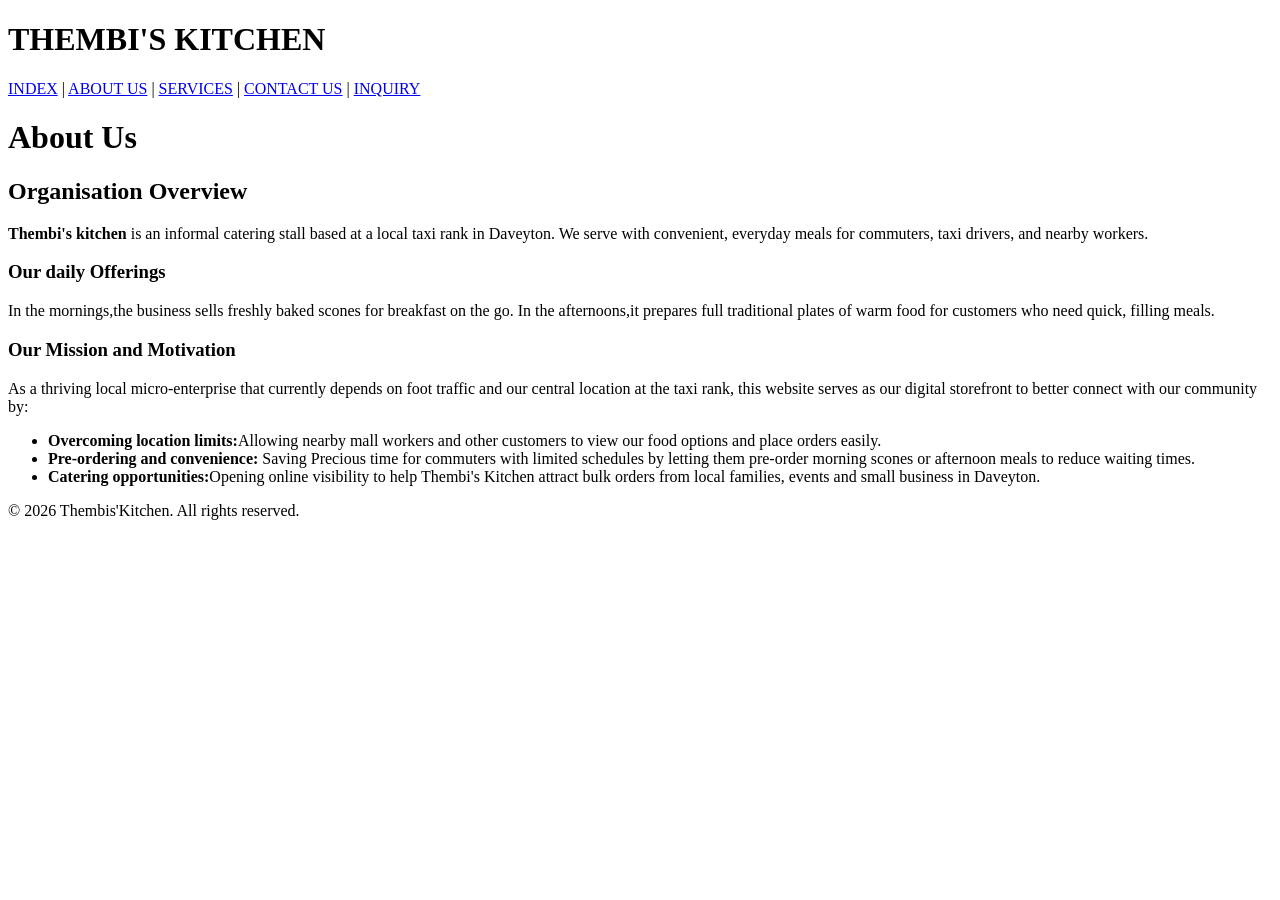
==== aboutUs.html @ 2a55b75d "initial commit" ====
<!DOCTYPE html>
<html lang="en">

<body>
<header>
	<h1> THEMBI'S KITCHEN</h1>
  <nav>
	<a href="index.html">INDEX</a> | 
            <a href="aboutUs.html">ABOUT US</a> | 
            <a href="services.html">SERVICES</a> | 
            <a href="contactUs.html">CONTACT US</a> | 
            <a href="inquiry.html">INQUIRY</a>
</nav>
</header>

<main>
	<h1> About Us</h1>
	<h2> Organisation Overview</h2>

	<div>
	<p><strong>Thembi's kitchen</strong> is an informal catering stall based at a local taxi rank in Daveyton. We serve with convenient, everyday meals 
					for commuters, taxi drivers, and nearby workers.</p>
	</div>

		<!-- Offerings section detailing service variation -->
	<div>
	<h3> Our daily Offerings</h3>
	<p> In the mornings,the business sells freshly baked scones for breakfast on the go. In the afternoons,it prepares full traditional plates of warm
	    food for customers who need quick, filling meals.</p>
	</div>

		<!-- Business purpose and vision section-->
	<div>
	<h3>Our Mission and Motivation</h3>
	<p>As a thriving local micro-enterprise that currently depends on foot traffic and our central location at the taxi rank, this website serves as our
	   digital storefront to better connect with our community by:</p>
		
		<!--List of key business motivations and goals-->

	<ul>
	<li><strong>Overcoming location limits:</strong>Allowing nearby mall workers and other customers to view our food options and place orders easily.</li>
	<li><strong>Pre-ordering and convenience:</strong> Saving Precious time for commuters with limited schedules by letting them pre-order morning scones or 		afternoon meals to reduce waiting times.</li>
	<li><strong>Catering opportunities:</strong>Opening online visibility to help Thembi's Kitchen attract bulk orders from local families, events and small  		   business in Daveyton.</li>
	</ul>
	</div>
	</main>


<!-- Structural site footer displaying copyright status and creation year -->


	<footer>
	<p>&copy; 2026 Thembis'Kitchen. All rights reserved.</p>
	</footer>

		
</body>
</html>
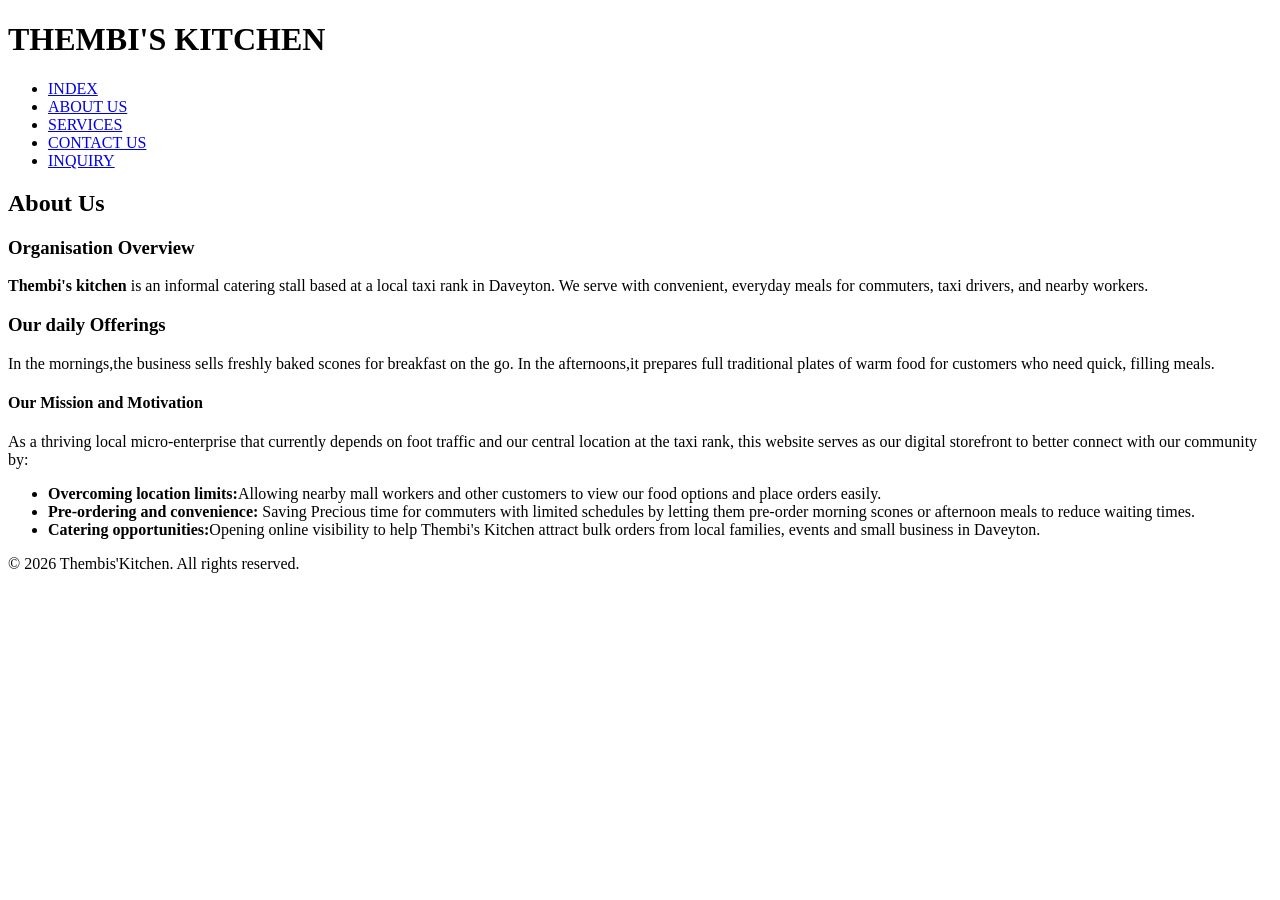
==== commit e82ca03d: "Add files via upload" ====
--- a/aboutUs.html
+++ b/aboutUs.html
@@ -1,58 +1,77 @@
-<!DOCTYPE html>
-<html lang="en">
-
-<body>
-<header>
-	<h1> THEMBI'S KITCHEN</h1>
-  <nav>
-	<a href="index.html">INDEX</a> | 
-            <a href="aboutUs.html">ABOUT US</a> | 
-            <a href="services.html">SERVICES</a> | 
-            <a href="contactUs.html">CONTACT US</a> | 
-            <a href="inquiry.html">INQUIRY</a>
-</nav>
-</header>
-
-<main>
-	<h1> About Us</h1>
-	<h2> Organisation Overview</h2>
-
-	<div>
-	<p><strong>Thembi's kitchen</strong> is an informal catering stall based at a local taxi rank in Daveyton. We serve with convenient, everyday meals 
-					for commuters, taxi drivers, and nearby workers.</p>
-	</div>
-
-		<!-- Offerings section detailing service variation -->
-	<div>
-	<h3> Our daily Offerings</h3>
-	<p> In the mornings,the business sells freshly baked scones for breakfast on the go. In the afternoons,it prepares full traditional plates of warm
-	    food for customers who need quick, filling meals.</p>
-	</div>
-
-		<!-- Business purpose and vision section-->
-	<div>
-	<h3>Our Mission and Motivation</h3>
-	<p>As a thriving local micro-enterprise that currently depends on foot traffic and our central location at the taxi rank, this website serves as our
-	   digital storefront to better connect with our community by:</p>
-		
-		<!--List of key business motivations and goals-->
-
-	<ul>
-	<li><strong>Overcoming location limits:</strong>Allowing nearby mall workers and other customers to view our food options and place orders easily.</li>
-	<li><strong>Pre-ordering and convenience:</strong> Saving Precious time for commuters with limited schedules by letting them pre-order morning scones or 		afternoon meals to reduce waiting times.</li>
-	<li><strong>Catering opportunities:</strong>Opening online visibility to help Thembi's Kitchen attract bulk orders from local families, events and small  		   business in Daveyton.</li>
-	</ul>
-	</div>
-	</main>
-
-
-<!-- Structural site footer displaying copyright status and creation year -->
-
-
-	<footer>
-	<p>&copy; 2026 Thembis'Kitchen. All rights reserved.</p>
-	</footer>
-
-		
-</body>
+<!DOCTYPE html>
+<html lang="en">
+<head>
+    <meta charset="UTF-8">
+    <meta name="viewport" content="width=device-width, initial-scale=1.0">
+    <title>THEMBI'S KITCHEN</title>
+    <!-- Section 2.1: Linking the external CSS Style Sheet -->
+    <link rel="stylesheet" href="css/style.css">
+</head>
+
+<body>
+	<!--Main header displaying the food stall name -->
+<header>
+	<div class="hearder-container">
+	<h1> THEMBI'S KITCHEN</h1>
+	<!-- Navigation bar separating different menu links with pipe dividers -->
+
+  <nav>
+		<ul>
+			<li><a href="index.html">INDEX</a></li>
+            <li><a href="aboutUs.html" class="active">ABOUT US</a></li> 
+            <li><a href="services.html">SERVICES</a></li> 
+            <li><a href="contactUs.html">CONTACT US</a></li>
+            <li><a href="inquiry.html">INQUIRY</a></li>
+		</ul>
+	</nav>
+	</div>
+</header>
+
+<main class="page-layout-grid info-page-padding">
+	<section class="about-main-content">
+	<h2> About Us</h2>
+	<article class="content-block">
+	<h3> Organisation Overview</h3>
+	
+	<p><strong>Thembi's kitchen</strong> is an informal catering stall based at a local taxi rank in Daveyton. We serve with convenient, everyday meals 
+					for commuters, taxi drivers, and nearby workers.</p>
+	</article>
+	  
+
+		<!-- Offerings section detailing service variation -->
+	<article class ="content-block">
+	<h3> Our daily Offerings</h3>
+	<p> In the mornings,the business sells freshly baked scones for breakfast on the go. In the afternoons,it prepares full traditional plates of warm
+	    food for customers who need quick, filling meals.</p>
+	</article>
+	</section>
+
+		<!-- Business purpose and vision section-->
+	<section class="about-sidebar">
+	<div class="side-barcard">
+	<h4>Our Mission and Motivation</h4>
+	<p>As a thriving local micro-enterprise that currently depends on foot traffic and our central location at the taxi rank, this website serves as our
+	   digital storefront to better connect with our community by:</p>
+		
+		<!--List of key business motivations and goals-->
+
+	<ul class ="bullet-list">
+	<li><strong>Overcoming location limits:</strong>Allowing nearby mall workers and other customers to view our food options and place orders easily.</li>
+	<li><strong>Pre-ordering and convenience:</strong> Saving Precious time for commuters with limited schedules by letting them pre-order morning scones or 		afternoon meals to reduce waiting times.</li>
+	<li><strong>Catering opportunities:</strong>Opening online visibility to help Thembi's Kitchen attract bulk orders from local families, events and small  		   business in Daveyton.</li>
+	</ul>
+	</div>
+	</section>
+	</main>
+
+
+<!-- Structural site footer displaying copyright status and creation year -->
+
+
+	<footer>
+	<p>&copy; 2026 Thembis'Kitchen. All rights reserved.</p>
+	</footer>
+
+		
+</body>
 </html>
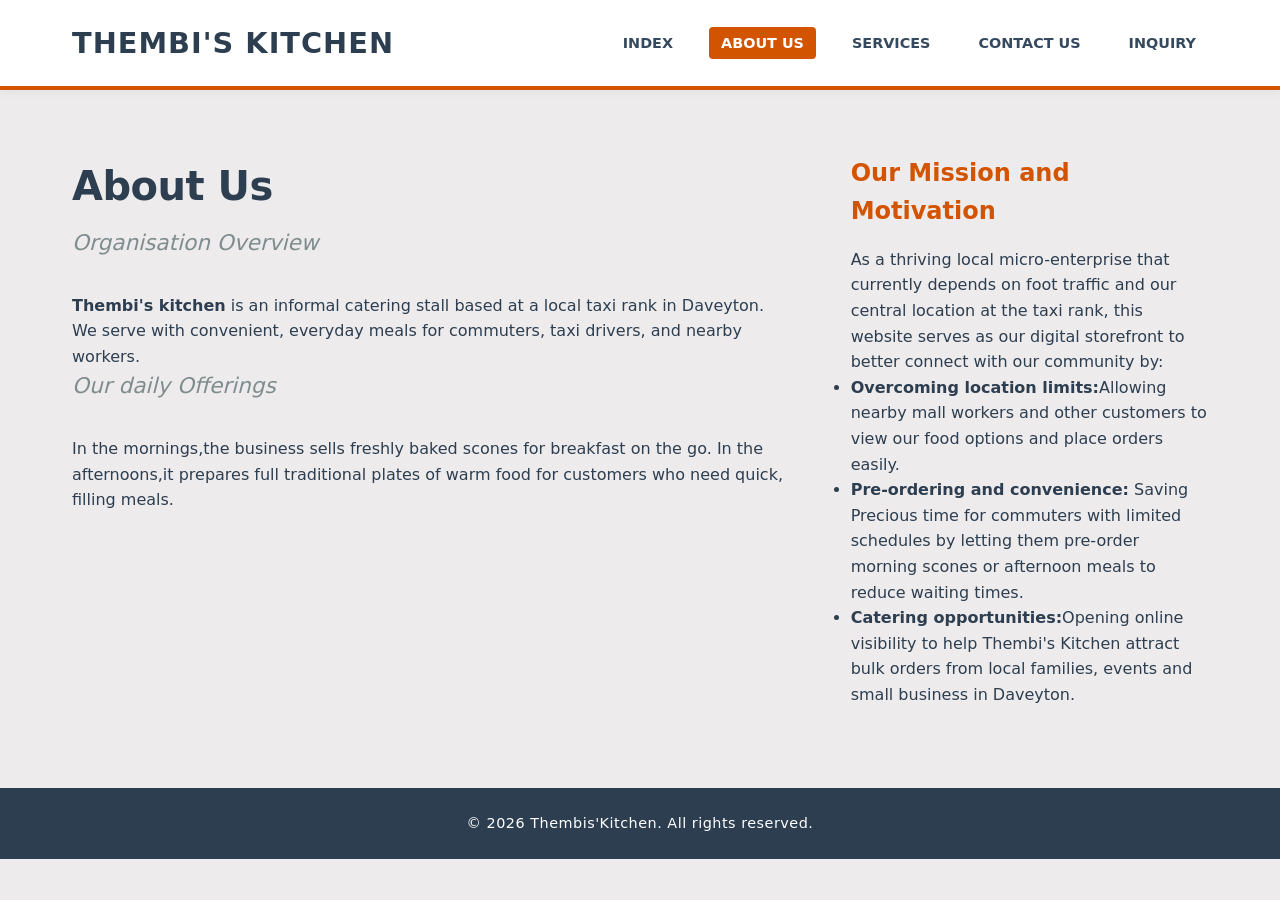
==== commit 20ecd130: ""fix layout header container class name typing bug"" ====
--- a/aboutUs.html
+++ b/aboutUs.html
@@ -11,7 +11,7 @@
 <body>
 	<!--Main header displaying the food stall name -->
 <header>
-	<div class="hearder-container">
+	<div class="header-container">
 	<h1> THEMBI'S KITCHEN</h1>
 	<!-- Navigation bar separating different menu links with pipe dividers -->
 
--- a/css/style.css
+++ b/css/style.css
@@ -0,0 +1,238 @@
+/* ==========================================================================
+   1. CSS RESET & INITIALIZATION (Requirement 2.2)
+   ========================================================================== */
+*, *::before, *::after {
+    box-sizing: border-box;
+    margin: 0;
+    padding: 0;
+}
+
+html, body {
+    height: 100%;
+    width: 100%;
+}
+
+img {
+    display: block;
+}
+
+/* ==========================================================================
+   2. TYPOGRAPHY SCALES & CASCADING PROPERTIES (Requirement 2.3)
+   ========================================================================== */
+body {
+    font-family: 'Segoe UI', system-ui, -apple-system, sans-serif;
+    font-size: 16px;
+    background-color: #eeebec; /* Light warm background theme color */
+    color: #2c3e50;            /* Primary dark neutral text color */
+    line-height: 1.6;          /* Explicit line height rule */
+}
+
+/* Proportional Heading Scales */
+h1 {
+    font-size: 1.8rem;
+    font-weight: 700;
+    letter-spacing: 1px;       /* Custom letter-spacing rule */
+}
+
+h2 {
+    font-size: 2.5rem;
+    font-weight: 800;
+    color: #2c3e50;
+    letter-spacing: -0.5px;
+    margin-bottom: 0.5rem;
+}
+
+h3 {
+    font-size: 1.35rem;
+    font-weight: 400;
+    color: #7f8c8d;
+    font-style: italic;
+    margin-bottom: 2rem;
+}
+
+h4 {
+    font-size: 1.5rem;
+    font-weight: 700;
+    color: #d35400; /* Warm culinary accent brand color */
+    margin-bottom: 1rem;
+}
+
+/* ==========================================================================
+   3. DESKTOP FLEXBOX & GRID ARCHITECTURE (Requirement 2.4)
+   ========================================================================== */
+
+/* Flexbox Header Container Layout */
+header {
+    background-color: #ffffff;
+    border-bottom: 4px solid #d35400; /* Visual layout element: Border accent */
+    box-shadow: 0 2px 10px rgba(0, 0, 0, 0.05); /* Visual layout element: Shadow box */
+}
+
+.header-container {
+    display: flex;                  /* Flexbox active display layout rule */
+    flex-direction: row;            /* Direction tracking alignment property */
+    justify-content: space-between; /* Space out title and links */
+    align-items: center;            /* Center alignment vertically */
+    max-width: 1200px;
+    margin: 0 auto;
+    padding: 1.25rem 2rem;
+}
+
+/* Flexbox Navigation Items */
+nav ul {
+    list-style: none;
+    display: flex;
+    gap: 1.5rem;
+}
+
+/* Interactive Link Element Pseudo-Classes (Requirement 2.5) */
+nav ul li a {
+    text-decoration: none;
+    color: #34495e;
+    font-weight: 600;
+    font-size: 0.9rem;
+    padding: 0.5rem 0.75rem;
+    border-radius: 4px;
+    transition: all 0.2s ease-in-out;
+}
+
+nav ul li a:hover {
+    color: #d35400;
+    background-color: #fdf2e9; /* Visual feedback color state switch on hover */
+}
+
+nav ul li a:focus {
+    outline: 2px dashed #d35400; /* Accessibility visual element on keyboard focus tab track */
+    outline-offset: 4px;
+}
+
+nav ul li a:active, nav ul li a.active {
+    color: #ffffff;
+    background-color: #d35400;  /* Active / Selected page visual feedback tracking element */
+}
+
+/* Main Display Layout Area Grid Mapping Assignment Constraints */
+.page-layout-grid {
+    display: grid;                  /* Active structural CSS Grid declaration */
+    max-width: 1200px;
+    margin: 4rem auto;
+    padding: 0 2rem;
+    grid-template-columns: 2fr 1fr; /* Defines 2 specific tracking spatial layouts columns */
+    grid-template-areas: "intro hours";
+    gap: 4rem;
+}
+
+.intro-content {
+    grid-area: intro;
+}
+
+.hours-content {
+    grid-area: hours;
+    background-color: #ffffff;
+    padding: 2rem;
+    border-radius: 8px;
+    border: 1px solid #eef2f3;
+    box-shadow: 0 4px 15px rgba(0, 0, 0, 0.02);
+    align-self: start;
+}
+
+/* Operating Hours Presentation Setup Elements */
+.hours-content ul {
+    list-style: none;
+}
+
+.hours-content ul li {
+    display: flex;
+    justify-content: space-between;
+    padding: 0.6rem 0;
+    border-bottom: 1px dashed #eef2f3;
+    font-size: 1.05rem;
+}
+
+.hours-content ul li span {
+    font-weight: 600;
+}
+
+.hours-content ul li .closed {
+    color: #e74c3c; /* Highlights closed days elegantly in soft primary red tint palette text */
+}
+
+/* Fluid Proportional Scaling Showcase Image Wrapper Layout Frame */
+.image-wrapper {
+    width: 100%;
+}
+
+.responsive-stall-img {
+    width: 100%;
+    max-width: 650px;
+    height: auto; /* Maintains clean proportional image aspect ratio constraints when sizing down */
+    border-radius: 8px;
+    box-shadow: 0 6px 20px rgba(0, 0, 0, 0.08);
+}
+
+/* Contrasting Structural Layout Footers */
+footer {
+    background-color: #2c3e50;
+    color: #ffffff;
+    text-align: center;
+    padding: 1.5rem;
+    margin-top: 5rem;
+    font-size: 0.9rem;
+    letter-spacing: 0.5px;
+}
+
+/* ==========================================================================
+   4. RESPONSIVE MEDIA BREAKPOINTS (Requirement Section 3.1 & 3.3)
+   ========================================================================== */
+
+/* Collapses layout properties seamlessly when window screen width passes under 768px */
+@media (max-width: 768px) {
+    .header-container {
+        flex-direction: column;
+        gap: 1.25rem;
+        text-align: center;
+    }
+
+    nav ul {
+        flex-wrap: wrap;
+        justify-content: center;
+        gap: 0.75rem;
+    }
+
+    /* Redefines grid map structure into a singular content vertical tracking column */
+    .page-layout-grid {
+        grid-template-columns: 1fr;
+        grid-template-areas: 
+            "intro"
+            "hours";
+        gap: 2.5rem;
+        margin: 2rem auto;
+    }
+
+    h2 {
+        font-size: 2rem;
+    }
+
+    h3 {
+        margin-bottom: 1.5rem;
+    }
+}
+
+/* ==========================================================================
+   10. CONTACT PAGE LAYOUT SPACING UTILITIES
+   ========================================================================== */
+.contact-info-list {
+    list-style: none;
+    margin-top: 1rem;
+}
+
+.contact-info-list li {
+    font-size: 1.15rem;
+    color: #2c3e50;
+    padding: 0.6rem 0;
+    border-bottom: 1px dashed #eef2f3;
+}
+
+.contact-info-list li:last-child {
+    border-bottom: none;
+}
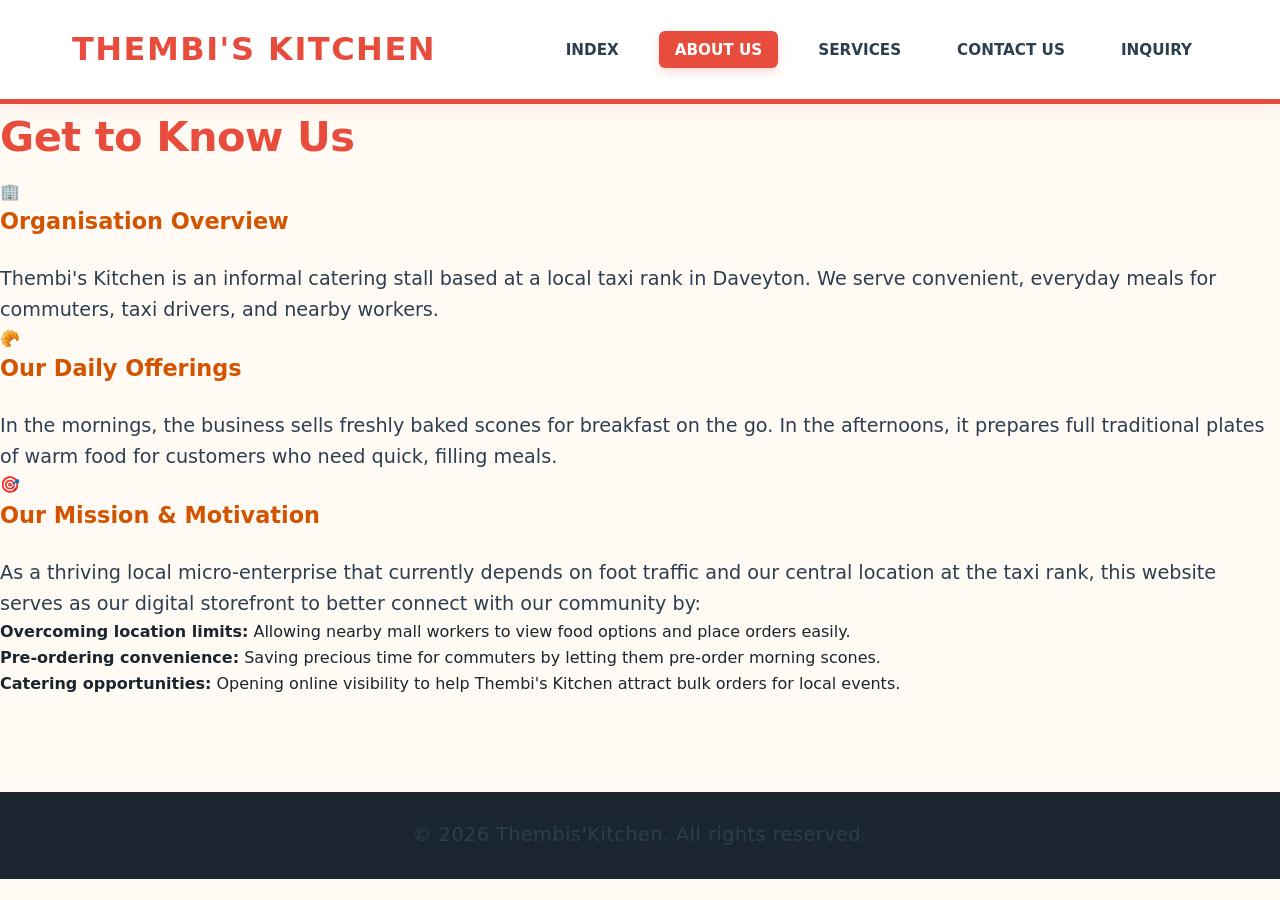
==== commit 10048573: "ammendmen of layout on the about page" ====
--- a/aboutUs.html
+++ b/aboutUs.html
@@ -27,43 +27,39 @@
 	</div>
 </header>
 
-<main class="page-layout-grid info-page-padding">
-	<section class="about-main-content">
-	<h2> About Us</h2>
-	<article class="content-block">
-	<h3> Organisation Overview</h3>
-	
-	<p><strong>Thembi's kitchen</strong> is an informal catering stall based at a local taxi rank in Daveyton. We serve with convenient, everyday meals 
-					for commuters, taxi drivers, and nearby workers.</p>
-	</article>
-	  
+<main class="about-cards-layout">
+        <h2 class="page-main-title">Get to Know Us</h2>
+        
+        <div class="about-grid-matrix">
+            
+            <!-- Modern Info Card 1 -->
+            <article class="modern-about-card">
+                <div class="card-icon-header">🏢</div>
+                <h3>Organisation Overview</h3>
+                <p>Thembi's Kitchen is an informal catering stall based at a local taxi rank in Daveyton. We serve convenient, everyday meals for commuters, taxi drivers, and nearby workers.</p>
+            </article>
 
-		<!-- Offerings section detailing service variation -->
-	<article class ="content-block">
-	<h3> Our daily Offerings</h3>
-	<p> In the mornings,the business sells freshly baked scones for breakfast on the go. In the afternoons,it prepares full traditional plates of warm
-	    food for customers who need quick, filling meals.</p>
-	</article>
-	</section>
+            <!-- Modern Info Card 2 -->
+            <article class="modern-about-card">
+                <div class="card-icon-header">🥐</div>
+                <h3>Our Daily Offerings</h3>
+                <p>In the mornings, the business sells freshly baked scones for breakfast on the go. In the afternoons, it prepares full traditional plates of warm food for customers who need quick, filling meals.</p>
+            </article>
 
-		<!-- Business purpose and vision section-->
-	<section class="about-sidebar">
-	<div class="side-barcard">
-	<h4>Our Mission and Motivation</h4>
-	<p>As a thriving local micro-enterprise that currently depends on foot traffic and our central location at the taxi rank, this website serves as our
-	   digital storefront to better connect with our community by:</p>
-		
-		<!--List of key business motivations and goals-->
+            <!-- Modern Info Card 3 -->
+            <article class="modern-about-card featured-mission-card">
+                <div class="card-icon-header">🎯</div>
+                <h3>Our Mission & Motivation</h3>
+                <p>As a thriving local micro-enterprise that currently depends on foot traffic and our central location at the taxi rank, this website serves as our digital storefront to better connect with our community by:</p>
+                <ul class="styled-bullet-row">
+                    <li><strong>Overcoming location limits:</strong> Allowing nearby mall workers to view food options and place orders easily.</li>
+                    <li><strong>Pre-ordering convenience:</strong> Saving precious time for commuters by letting them pre-order morning scones.</li>
+                    <li><strong>Catering opportunities:</strong> Opening online visibility to help Thembi's Kitchen attract bulk orders for local events.</li>
+                </ul>
+            </article>
 
-	<ul class ="bullet-list">
-	<li><strong>Overcoming location limits:</strong>Allowing nearby mall workers and other customers to view our food options and place orders easily.</li>
-	<li><strong>Pre-ordering and convenience:</strong> Saving Precious time for commuters with limited schedules by letting them pre-order morning scones or 		afternoon meals to reduce waiting times.</li>
-	<li><strong>Catering opportunities:</strong>Opening online visibility to help Thembi's Kitchen attract bulk orders from local families, events and small  		   business in Daveyton.</li>
-	</ul>
-	</div>
-	</section>
-	</main>
-
+        </div>
+    </main>
 
 <!-- Structural site footer displaying copyright status and creation year -->
 
--- a/css/style.css
+++ b/css/style.css
@@ -1,5 +1,5 @@
 /* ==========================================================================
-   1. CSS RESET & INITIALIZATION (Requirement 2.2)
+   1. CSS RESET & BROWSER RENDERING CONSISTENCY
    ========================================================================== */
 *, *::before, *::after {
     box-sizing: border-box;
@@ -14,178 +14,336 @@
 
 img {
     display: block;
-}
-
-/* ==========================================================================
-   2. TYPOGRAPHY SCALES & CASCADING PROPERTIES (Requirement 2.3)
+    max-width: 100%;
+}
+
+/* ==========================================================================
+   2. VIBRANT BRAND TYPOGRAPHY & ENERGETIC BACKGROUNDS
    ========================================================================== */
 body {
     font-family: 'Segoe UI', system-ui, -apple-system, sans-serif;
     font-size: 16px;
-    background-color: #eeebec; /* Light warm background theme color */
-    color: #2c3e50;            /* Primary dark neutral text color */
-    line-height: 1.6;          /* Explicit line height rule */
-}
-
-/* Proportional Heading Scales */
+    background-color: #fffaf4; /* Vibrant, warm cream-gold background tint */
+    color: #1a252f;            /* Sharp high-contrast dark text */
+    line-height: 1.6;          
+}
+
 h1 {
-    font-size: 1.8rem;
-    font-weight: 700;
-    letter-spacing: 1px;       /* Custom letter-spacing rule */
+    font-size: 2rem;
+    font-weight: 800;
+    letter-spacing: 1.5px;
+    color: #e74c3c;            /* Rich, vibrant culinary tomato red */
 }
 
 h2 {
-    font-size: 2.5rem;
-    font-weight: 800;
-    color: #2c3e50;
+    font-size: 2.6rem;
+    font-weight: 800;
+    color: #e74c3c;            /* Bold vibrant section titles */
     letter-spacing: -0.5px;
     margin-bottom: 0.5rem;
 }
 
 h3 {
-    font-size: 1.35rem;
-    font-weight: 400;
-    color: #7f8c8d;
-    font-style: italic;
-    margin-bottom: 2rem;
+    font-size: 1.4rem;
+    font-weight: 600;
+    color: #d35400;            /* Warm energetic orange subtitles */
+    margin-bottom: 1.5rem;
 }
 
 h4 {
-    font-size: 1.5rem;
-    font-weight: 700;
-    color: #d35400; /* Warm culinary accent brand color */
+    font-size: 1.6rem;
+    font-weight: 800;
+    color: #e74c3c; 
     margin-bottom: 1rem;
 }
 
-/* ==========================================================================
-   3. DESKTOP FLEXBOX & GRID ARCHITECTURE (Requirement 2.4)
-   ========================================================================== */
-
-/* Flexbox Header Container Layout */
+p {
+    font-size: 1.2rem;
+    color: #2c3e50;            /* Bright, highly legible content text */
+    font-weight: 500;
+}
+
+/* ==========================================================================
+   3. HIGH-VIBRANCY NAVIGATION HEADER (Flexbox Layout)
+   ========================================================================== */
 header {
     background-color: #ffffff;
-    border-bottom: 4px solid #d35400; /* Visual layout element: Border accent */
-    box-shadow: 0 2px 10px rgba(0, 0, 0, 0.05); /* Visual layout element: Shadow box */
+    border-bottom: 5px solid #e74c3c; /* Sharp red accent bar */
+    box-shadow: 0 4px 15px rgba(231, 76, 60, 0.08); /* Warm glowing shadow */
 }
 
 .header-container {
-    display: flex;                  /* Flexbox active display layout rule */
-    flex-direction: row;            /* Direction tracking alignment property */
-    justify-content: space-between; /* Space out title and links */
-    align-items: center;            /* Center alignment vertically */
+    display: flex;                  
+    flex-direction: row;            
+    justify-content: space-between; 
+    align-items: center;            
     max-width: 1200px;
     margin: 0 auto;
-    padding: 1.25rem 2rem;
-}
-
-/* Flexbox Navigation Items */
+    padding: 1.5rem 2rem;
+}
+
 nav ul {
     list-style: none;
     display: flex;
     gap: 1.5rem;
 }
 
-/* Interactive Link Element Pseudo-Classes (Requirement 2.5) */
 nav ul li a {
     text-decoration: none;
-    color: #34495e;
-    font-weight: 600;
-    font-size: 0.9rem;
-    padding: 0.5rem 0.75rem;
-    border-radius: 4px;
+    color: #2c3e50;
+    font-weight: 700;
+    font-size: 0.95rem;
+    padding: 0.6rem 1rem;
+    border-radius: 6px;
+    text-transform: uppercase;
     transition: all 0.2s ease-in-out;
 }
 
+/* Bright hover changes */
 nav ul li a:hover {
+    color: #e74c3c;
+    background-color: #ffeef0; 
+}
+
+nav ul li a:focus {
+    outline: 3px dashed #e74c3c; 
+    outline-offset: 4px;
+}
+
+/* Highly visible active selected button */
+nav ul li a.active {
+    color: #ffffff;
+    background-color: #e74c3c;  
+    box-shadow: 0 4px 10px rgba(231, 76, 60, 0.2);
+}
+
+/* ==========================================================================
+   4. TWO-COLUMN RESPONSIVE LAYOUT GRID (.menu-container)
+   ========================================================================== */
+.menu-title {
+    text-align: center;
+    font-size: 2.4rem;
+    color: #1a252f;
+    margin: 3.5rem auto 1rem auto;
+    font-weight: 900;
+}
+
+.menu-container {
+    display: grid;
+    grid-template-columns: 1fr 1fr; /* Splits screen cleanly into 2 columns */
+    gap: 3.5rem;                   
+    max-width: 1200px;
+    margin: 2rem auto 5rem auto;
+    padding: 0 2rem;
+    align-items: start;
+}
+
+/* Bright, clean column separation header tracks */
+.left-menu::before {
+    content: "🍳 Breakfast Menu";
+    display: block;
+    font-size: 1.6rem;
+    font-weight: 800;
     color: #d35400;
-    background-color: #fdf2e9; /* Visual feedback color state switch on hover */
-}
-
-nav ul li a:focus {
-    outline: 2px dashed #d35400; /* Accessibility visual element on keyboard focus tab track */
-    outline-offset: 4px;
-}
-
-nav ul li a:active, nav ul li a.active {
+    margin-bottom: 1.5rem;
+    border-bottom: 3px solid #ffeef0;
+    padding-bottom: 0.5rem;
+}
+
+.right-menu::before {
+    content: "🍲 Lunch Menu (From 11:00 AM)";
+    display: block;
+    font-size: 1.6rem;
+    font-weight: 800;
+    color: #e74c3c;
+    margin-bottom: 1.5rem;
+    border-bottom: 3px solid #ffeef0;
+    padding-bottom: 0.5rem;
+}
+
+/* ==========================================================================
+   5. CRISP PRESENTATION CARDS & HOVER EFFECTS
+   ========================================================================== */
+.menu-item, .sidebar-card {
+    display: flex;
+    gap: 1.5rem;
+    background-color: #ffffff;
+    padding: 1.75rem;
+    border-radius: 12px;
+    border: 2px solid #ffebd4;   /* Warm crisp layout border parameter */
+    box-shadow: 0 6px 18px rgba(211, 84, 0, 0.04);
+    margin-bottom: 1.75rem;
+    align-items: center;
+    transition: transform 0.25s cubic-bezier(0.175, 0.885, 0.32, 1.275), box-shadow 0.25s ease;
+}
+
+/* Fun popping lift effect for interaction feedback marks */
+.menu-item:hover {
+    transform: translateY(-4px); 
+    box-shadow: 0 12px 24px rgba(211, 84, 0, 0.09);
+    border-color: #e74c3c;
+}
+
+.lunch-card {
+    border-left: 6px solid #e74c3c; /* Striking tomato-red lunch marker */
+}
+
+.menu-item-img, .responsive-stall-img {
+    flex: 0 0 140px;
+    width: 140px;
+    height: 110px;
+    border-radius: 8px;
+    object-fit: cover;
+    box-shadow: 0 4px 10px rgba(0,0,0,0.05);
+}
+
+.responsive-stall-img {
+    max-width: 650px;
+    height: auto;
+}
+
+.item-details {
+    flex: 1;
+}
+
+.item-details h3 {
+    font-size: 1.4rem;
+    color: #1a252f;
+    margin-bottom: 0.35rem;
+    font-weight: 700;
+}
+
+.item-details p {
+    font-size: 1rem;
+    color: #5d6d7e;
+    margin-bottom: 0.5rem;
+}
+
+/* Bright, energetic badge layout for pricing markers */
+.menu-item-price {
+    display: inline-block;
+    font-size: 1.2rem;
+    font-weight: 800;
     color: #ffffff;
-    background-color: #d35400;  /* Active / Selected page visual feedback tracking element */
-}
-
-/* Main Display Layout Area Grid Mapping Assignment Constraints */
-.page-layout-grid {
-    display: grid;                  /* Active structural CSS Grid declaration */
-    max-width: 1200px;
-    margin: 4rem auto;
-    padding: 0 2rem;
-    grid-template-columns: 2fr 1fr; /* Defines 2 specific tracking spatial layouts columns */
-    grid-template-areas: "intro hours";
-    gap: 4rem;
-}
-
-.intro-content {
-    grid-area: intro;
-}
-
-.hours-content {
-    grid-area: hours;
+    background-color: #e74c3c; /* Vibrant solid price tag text block */
+    padding: 0.3rem 0.8rem;
+    border-radius: 6px;
+    box-shadow: 0 3px 8px rgba(231, 76, 60, 0.2);
+}
+
+/* ==========================================================================
+   6. CONTACT & UTILITY SPECIFIC PRESENTATIONS
+   ========================================================================== */
+.contact-subtitle {
+    font-size: 1.6rem;
+    font-weight: 800;
+    color: #d35400;
+    margin-top: -0.5rem;
+    margin-bottom: 2rem;
+    letter-spacing: 1px;
+}
+
+.contact-info-list {
+    list-style: none;
+    margin-top: 1.25rem;
+}
+
+.contact-info-list li {
+    font-size: 1.2rem;
+    color: #1a252f;
+    padding: 0.85rem 0;
+    border-bottom: 2px dashed #ffebd4;
+}
+
+.contact-info-list li:last-child {
+    border-bottom: none;
+}
+
+/* ==========================================================================
+   7. INQUIRY FORM DESIGN & DYNAMIC FOCUS GLOWS (Requirement 2.4 / 2.5)
+   ========================================================================== */
+.styled-form-container {
     background-color: #ffffff;
-    padding: 2rem;
-    border-radius: 8px;
-    border: 1px solid #eef2f3;
-    box-shadow: 0 4px 15px rgba(0, 0, 0, 0.02);
-    align-self: start;
-}
-
-/* Operating Hours Presentation Setup Elements */
-.hours-content ul {
-    list-style: none;
-}
-
-.hours-content ul li {
+    padding: 2.5rem;
+    border-radius: 12px;
+    border: 2px solid #ffebd4;
+    box-shadow: 0 6px 18px rgba(0,0,0,0.02);
+}
+
+.form-group {
+    margin-bottom: 1.5rem;
     display: flex;
-    justify-content: space-between;
-    padding: 0.6rem 0;
-    border-bottom: 1px dashed #eef2f3;
+    flex-direction: column;
+    gap: 0.5rem;
+}
+
+.form-group label {
+    font-weight: 700;
+    color: #1a252f;
+    font-size: 1rem;
+}
+
+.form-group input, .form-group textarea {
+    width: 100%;
+    padding: 0.85rem 1.15rem;
+    font-family: inherit;
     font-size: 1.05rem;
-}
-
-.hours-content ul li span {
-    font-weight: 600;
-}
-
-.hours-content ul li .closed {
-    color: #e74c3c; /* Highlights closed days elegantly in soft primary red tint palette text */
-}
-
-/* Fluid Proportional Scaling Showcase Image Wrapper Layout Frame */
-.image-wrapper {
-    width: 100%;
-}
-
-.responsive-stall-img {
-    width: 100%;
-    max-width: 650px;
-    height: auto; /* Maintains clean proportional image aspect ratio constraints when sizing down */
-    border-radius: 8px;
-    box-shadow: 0 6px 20px rgba(0, 0, 0, 0.08);
-}
-
-/* Contrasting Structural Layout Footers */
+    border: 2px solid #dcdde1;
+    border-radius: 6px;
+    background-color: #fffcf9;
+    transition: all 0.25s ease-in-out;
+}
+
+/* Bright interactive active focus state */
+.form-group input:focus, .form-group textarea:focus {
+    outline: none;
+    border-color: #e74c3c; 
+    background-color: #ffffff;
+    box-shadow: 0 0 0 4px rgba(231, 76, 60, 0.15);
+}
+
+.form-submit-btn {
+    background-color: #e74c3c;
+    color: #ffffff;
+    border: none;
+    padding: 1rem 2.5rem;
+    font-size: 1.1rem;
+    font-weight: 800;
+    border-radius: 6px;
+    cursor: pointer;
+    text-transform: uppercase;
+    letter-spacing: 0.75px;
+    box-shadow: 0 4px 12px rgba(231, 76, 60, 0.2);
+    transition: all 0.2s ease;
+}
+
+.form-submit-btn:hover {
+    background-color: #c0392b;
+    transform: translateY(-1px);
+    box-shadow: 0 6px 15px rgba(231, 76, 60, 0.3);
+}
+
+.form-submit-btn:active {
+    transform: scale(0.97);
+}
+
+/* ==========================================================================
+   8. CLEAN STRUCTURAL DEEPLY CONTRASTED FOOTER
+   ========================================================================== */
 footer {
-    background-color: #2c3e50;
+    background-color: #1a252f; /* Deep structural solid footer block tracking */
     color: #ffffff;
     text-align: center;
-    padding: 1.5rem;
-    margin-top: 5rem;
-    font-size: 0.9rem;
+    padding: 1.75rem;
+    margin-top: 6rem;
+    font-size: 1rem;
+    font-weight: 600;
     letter-spacing: 0.5px;
 }
 
 /* ==========================================================================
-   4. RESPONSIVE MEDIA BREAKPOINTS (Requirement Section 3.1 & 3.3)
-   ========================================================================== */
-
-/* Collapses layout properties seamlessly when window screen width passes under 768px */
+   9. MOBILE RESPONSIVE MEDIA VIEWPORTS (Requirement Section 3.1)
+   ========================================================================== */
 @media (max-width: 768px) {
     .header-container {
         flex-direction: column;
@@ -199,40 +357,21 @@
         gap: 0.75rem;
     }
 
-    /* Redefines grid map structure into a singular content vertical tracking column */
-    .page-layout-grid {
+    .menu-container {
         grid-template-columns: 1fr;
-        grid-template-areas: 
-            "intro"
-            "hours";
         gap: 2.5rem;
-        margin: 2rem auto;
-    }
-
-    h2 {
-        font-size: 2rem;
-    }
-
-    h3 {
-        margin-bottom: 1.5rem;
-    }
-}
-
-/* ==========================================================================
-   10. CONTACT PAGE LAYOUT SPACING UTILITIES
-   ========================================================================== */
-.contact-info-list {
-    list-style: none;
-    margin-top: 1rem;
-}
-
-.contact-info-list li {
-    font-size: 1.15rem;
-    color: #2c3e50;
-    padding: 0.6rem 0;
-    border-bottom: 1px dashed #eef2f3;
-}
-
-.contact-info-list li:last-child {
-    border-bottom: none;
+        padding: 0 1rem;
+    }
+
+    .menu-item {
+        flex-direction: column;
+        text-align: center;
+        padding: 1.5rem;
+    }
+
+    .menu-item-img {
+        flex: 1;
+        width: 100%;
+        height: 160px;
+    }
 }
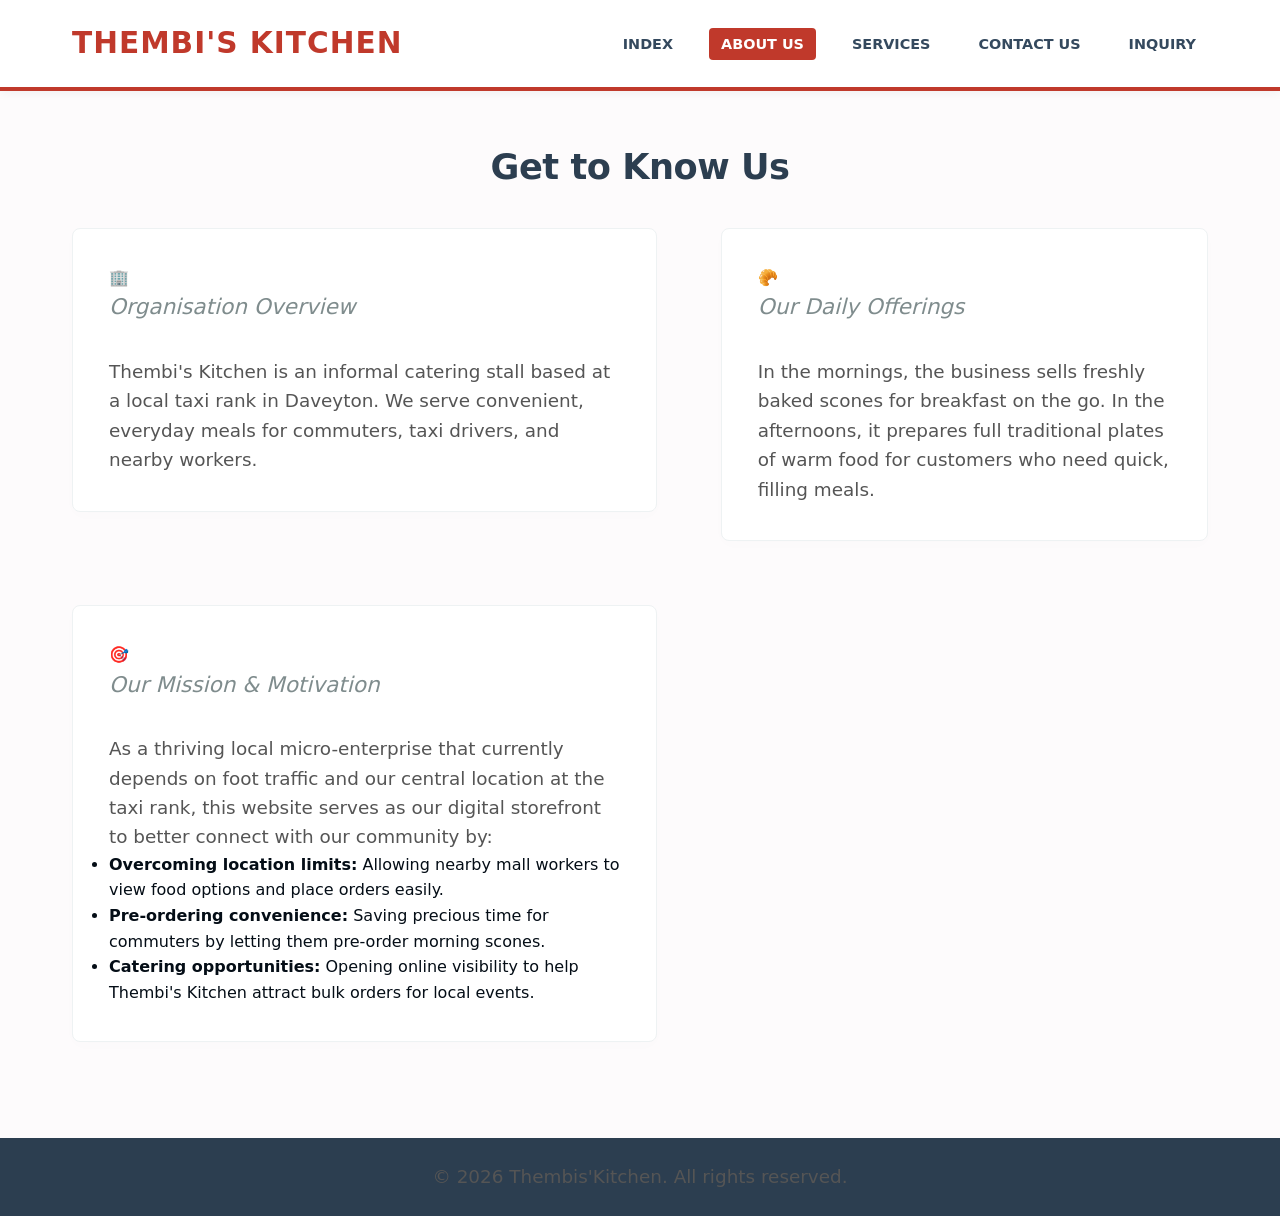
==== commit 7aac620d: "javascript file created and linked to the html pges" ====
--- a/aboutUs.html
+++ b/aboutUs.html
@@ -67,6 +67,7 @@
 	<footer>
 	<p>&copy; 2026 Thembis'Kitchen. All rights reserved.</p>
 	</footer>
+    <script src="script.js"></script>
 
 		
 </body>
--- a/css/style.css
+++ b/css/style.css
@@ -14,62 +14,64 @@
 
 img {
     display: block;
-    max-width: 100%;
-}
-
-/* ==========================================================================
-   2. VIBRANT BRAND TYPOGRAPHY & ENERGETIC BACKGROUNDS
+    max-width: 50%;
+}
+
+/* ==========================================================================
+   2. REFINED DESIGN SCALES & CONTRAST
    ========================================================================== */
 body {
     font-family: 'Segoe UI', system-ui, -apple-system, sans-serif;
     font-size: 16px;
-    background-color: #fffaf4; /* Vibrant, warm cream-gold background tint */
-    color: #1a252f;            /* Sharp high-contrast dark text */
+    background-color: #fdfbfc; /* Clean premium off-white canvas backdrop */
+    color: #040d16;            /* Professional deep charcoal gray text */
     line-height: 1.6;          
 }
 
 h1 {
-    font-size: 2rem;
+    font-size: 1.85rem;
+    font-weight: 700;
+    letter-spacing: 1px;       
+    color: #c0392b;            /* Classic deep crimson tone */
+}
+
+h2 {
+    font-size: 2.5rem;
     font-weight: 800;
-    letter-spacing: 1.5px;
-    color: #e74c3c;            /* Rich, vibrant culinary tomato red */
-}
-
-h2 {
-    font-size: 2.6rem;
-    font-weight: 800;
-    color: #e74c3c;            /* Bold vibrant section titles */
+    color: #2c3e50;            
     letter-spacing: -0.5px;
     margin-bottom: 0.5rem;
 }
 
 h3 {
-    font-size: 1.4rem;
-    font-weight: 600;
-    color: #d35400;            /* Warm energetic orange subtitles */
-    margin-bottom: 1.5rem;
+    font-size: 1.35rem;
+    font-weight: 400;
+    color: #7f8c8d;
+    font-style: italic;
+    margin-bottom: 2rem;
 }
 
 h4 {
-    font-size: 1.6rem;
-    font-weight: 800;
-    color: #e74c3c; 
-    margin-bottom: 1rem;
+    font-size: 1.5rem;
+    font-weight: 700;
+    color: #c0392b; 
+    margin-bottom: 1.25rem;
+    border-bottom: 2px solid #eef2f3;
+    padding-bottom: 0.5rem;
 }
 
 p {
-    font-size: 1.2rem;
-    color: #2c3e50;            /* Bright, highly legible content text */
-    font-weight: 500;
-}
-
-/* ==========================================================================
-   3. HIGH-VIBRANCY NAVIGATION HEADER (Flexbox Layout)
+    font-size: 1.15rem;
+    color: #555555;
+}
+
+/* ==========================================================================
+   3. UNIFIED NAVIGATION BAR BAR (Flexbox Model Layout)
    ========================================================================== */
 header {
     background-color: #ffffff;
-    border-bottom: 5px solid #e74c3c; /* Sharp red accent bar */
-    box-shadow: 0 4px 15px rgba(231, 76, 60, 0.08); /* Warm glowing shadow */
+    border-bottom: 4px solid #c0392b; 
+    box-shadow: 0 2px 10px rgba(0, 0, 0, 0.05); 
 }
 
 .header-container {
@@ -79,7 +81,7 @@
     align-items: center;            
     max-width: 1200px;
     margin: 0 auto;
-    padding: 1.5rem 2rem;
+    padding: 1.25rem 2rem;
 }
 
 nav ul {
@@ -90,259 +92,203 @@
 
 nav ul li a {
     text-decoration: none;
-    color: #2c3e50;
-    font-weight: 700;
-    font-size: 0.95rem;
-    padding: 0.6rem 1rem;
-    border-radius: 6px;
+    color: #34495e;
+    font-weight: 600;
+    font-size: 0.9rem;
+    padding: 0.5rem 0.75rem;
+    border-radius: 4px;
     text-transform: uppercase;
     transition: all 0.2s ease-in-out;
 }
 
-/* Bright hover changes */
 nav ul li a:hover {
-    color: #e74c3c;
-    background-color: #ffeef0; 
-}
-
-nav ul li a:focus {
-    outline: 3px dashed #e74c3c; 
-    outline-offset: 4px;
-}
-
-/* Highly visible active selected button */
+    color: #c0392b;
+    background-color: #fff0f1; 
+}
+
 nav ul li a.active {
     color: #ffffff;
-    background-color: #e74c3c;  
-    box-shadow: 0 4px 10px rgba(231, 76, 60, 0.2);
-}
-
-/* ==========================================================================
-   4. TWO-COLUMN RESPONSIVE LAYOUT GRID (.menu-container)
-   ========================================================================== */
-.menu-title {
+    background-color: #c0392b;  
+}
+
+/* ==========================================================================
+   4. CENTRAL RESPONSIVE GRID LAYOUT ARCHITECTURE (.page-layout-grid)
+   ========================================================================== */
+.menu-title, .page-main-title {
     text-align: center;
-    font-size: 2.4rem;
-    color: #1a252f;
-    margin: 3.5rem auto 1rem auto;
-    font-weight: 900;
-}
-
-.menu-container {
+    font-size: 2.2rem;
+    color: #2c3e50;
+    margin: 3rem auto 1rem auto;
+    font-weight: 800;
+}
+
+/* Forces index, contact, and about pages into a neat dual column layout */
+.page-layout-grid, .menu-container, .about-grid-matrix {
     display: grid;
-    grid-template-columns: 1fr 1fr; /* Splits screen cleanly into 2 columns */
-    gap: 3.5rem;                   
+    grid-template-columns: 1.2fr 1fr; /* Placed side-by-side cleanly */
+    gap: 4rem;                   
     max-width: 1200px;
     margin: 2rem auto 5rem auto;
     padding: 0 2rem;
     align-items: start;
 }
 
-/* Bright, clean column separation header tracks */
-.left-menu::before {
-    content: "🍳 Breakfast Menu";
-    display: block;
-    font-size: 1.6rem;
-    font-weight: 800;
-    color: #d35400;
-    margin-bottom: 1.5rem;
-    border-bottom: 3px solid #ffeef0;
-    padding-bottom: 0.5rem;
-}
-
-.right-menu::before {
-    content: "🍲 Lunch Menu (From 11:00 AM)";
-    display: block;
-    font-size: 1.6rem;
-    font-weight: 800;
-    color: #e74c3c;
-    margin-bottom: 1.5rem;
-    border-bottom: 3px solid #ffeef0;
-    padding-bottom: 0.5rem;
-}
-
-/* ==========================================================================
-   5. CRISP PRESENTATION CARDS & HOVER EFFECTS
-   ========================================================================== */
-.menu-item, .sidebar-card {
+/* ==========================================================================
+   5. HOUSING PANEL CARDS & PRESENTATION LAYOUT FRAMES
+   ========================================================================== */
+.menu-item, .sidebar-card, .hours-content, .modern-about-card, .intro-content {
+    background-color: #ffffff;
+    padding: 2.25rem;
+    border-radius: 8px;
+    border: 1px solid #eef2f3;
+    box-shadow: 0 4px 15px rgba(0, 0, 0, 0.01);
+}
+
+.lunch-card {
+    border-left: 4px solid #c0392b; 
+}
+
+/* Fluid Proportional Showcase Media Image Wrappers */
+.hero-image-giant-frame, .menu-image-frame, .image-wrapper {
+    width: 100%;
+    overflow: hidden;
+    border-radius: 8px;
+}
+
+.giant-hero-img, .menu-item-img, .responsive-stall-img {
+    width: 100%;
+    height: auto;
+    object-fit: cover;
+    border-radius: 6px;
+}
+
+/* ==========================================================================
+   6. HOURLY TIMETABLE UTILITY & TEXT LABELS (Index & Contact Lists)
+   ========================================================================== */
+.hours-content ul, .contact-info-list, .bullet-list {
+    list-style: none;
+}
+
+.hours-content ul li, .contact-info-list li {
     display: flex;
-    gap: 1.5rem;
-    background-color: #ffffff;
-    padding: 1.75rem;
-    border-radius: 12px;
-    border: 2px solid #ffebd4;   /* Warm crisp layout border parameter */
-    box-shadow: 0 6px 18px rgba(211, 84, 0, 0.04);
-    margin-bottom: 1.75rem;
-    align-items: center;
-    transition: transform 0.25s cubic-bezier(0.175, 0.885, 0.32, 1.275), box-shadow 0.25s ease;
-}
-
-/* Fun popping lift effect for interaction feedback marks */
-.menu-item:hover {
-    transform: translateY(-4px); 
-    box-shadow: 0 12px 24px rgba(211, 84, 0, 0.09);
-    border-color: #e74c3c;
-}
-
-.lunch-card {
-    border-left: 6px solid #e74c3c; /* Striking tomato-red lunch marker */
-}
-
-.menu-item-img, .responsive-stall-img {
-    flex: 0 0 140px;
-    width: 140px;
-    height: 110px;
-    border-radius: 8px;
-    object-fit: cover;
-    box-shadow: 0 4px 10px rgba(0,0,0,0.05);
-}
-
-.responsive-stall-img {
-    max-width: 650px;
-    height: auto;
-}
-
-.item-details {
-    flex: 1;
-}
-
-.item-details h3 {
+    justify-content: space-between;
+    padding: 0.75rem 0;
+    border-bottom: 1px dashed #eef2f3;
+    font-size: 1.1rem;
+    color: #2c3e50; /* Unified professional gray colors (Green Removed completely) */
+}
+
+.hours-content ul li:last-child, .contact-info-list li:last-child {
+    border-bottom: none;
+}
+
+.hours-content ul li strong, .contact-info-list li strong {
+    font-weight: 600;
+}
+
+/* Untouched About Us specific bullet indicators */
+.bullet-list li {
+    position: relative;
+    padding-left: 1.5rem;
+    margin-bottom: 1rem;
+    font-size: 1.05rem;
+}
+
+.bullet-list li::before {
+    content: "•";
+    position: absolute;
+    left: 0;
+    top: 0;
+    color: #c0392b;
     font-size: 1.4rem;
-    color: #1a252f;
-    margin-bottom: 0.35rem;
-    font-weight: 700;
-}
-
-.item-details p {
-    font-size: 1rem;
-    color: #5d6d7e;
-    margin-bottom: 0.5rem;
-}
-
-/* Bright, energetic badge layout for pricing markers */
+}
+
 .menu-item-price {
     display: inline-block;
-    font-size: 1.2rem;
-    font-weight: 800;
-    color: #ffffff;
-    background-color: #e74c3c; /* Vibrant solid price tag text block */
-    padding: 0.3rem 0.8rem;
-    border-radius: 6px;
-    box-shadow: 0 3px 8px rgba(231, 76, 60, 0.2);
-}
-
-/* ==========================================================================
-   6. CONTACT & UTILITY SPECIFIC PRESENTATIONS
-   ========================================================================== */
-.contact-subtitle {
-    font-size: 1.6rem;
-    font-weight: 800;
-    color: #d35400;
-    margin-top: -0.5rem;
-    margin-bottom: 2rem;
-    letter-spacing: 1px;
-}
-
-.contact-info-list {
-    list-style: none;
-    margin-top: 1.25rem;
-}
-
-.contact-info-list li {
-    font-size: 1.2rem;
-    color: #1a252f;
-    padding: 0.85rem 0;
-    border-bottom: 2px dashed #ffebd4;
-}
-
-.contact-info-list li:last-child {
-    border-bottom: none;
-}
-
-/* ==========================================================================
-   7. INQUIRY FORM DESIGN & DYNAMIC FOCUS GLOWS (Requirement 2.4 / 2.5)
+    font-size: 1.15rem;
+    font-weight: 700;
+    color: #c0392b;
+    background-color: #fff0f1;
+    padding: 0.25rem 0.65rem;
+    border-radius: 4px;
+    margin-top: 0.5rem;
+}
+
+/* ==========================================================================
+   7. INQUIRY PAGE ROBUST CARD & BOLD INPUT BORDERS (Requirement 2.5)
    ========================================================================== */
 .styled-form-container {
     background-color: #ffffff;
     padding: 2.5rem;
-    border-radius: 12px;
-    border: 2px solid #ffebd4;
-    box-shadow: 0 6px 18px rgba(0,0,0,0.02);
+    border-radius: 8px;
+    border: 3px solid #2c3e50; /* Nice big bold border casing frame */
+    box-shadow: 0 6px 20px rgba(0, 0, 0, 0.03);
 }
 
 .form-group {
     margin-bottom: 1.5rem;
     display: flex;
     flex-direction: column;
-    gap: 0.5rem;
+    gap: 0.6rem;
 }
 
 .form-group label {
     font-weight: 700;
-    color: #1a252f;
+    color: #2c3e50;
     font-size: 1rem;
 }
 
 .form-group input, .form-group textarea {
     width: 100%;
-    padding: 0.85rem 1.15rem;
+    padding: 0.85rem 1rem;
     font-family: inherit;
     font-size: 1.05rem;
-    border: 2px solid #dcdde1;
-    border-radius: 6px;
-    background-color: #fffcf9;
+    border: 2px solid #dcdde1; /* High contrast visible field line borders */
+    border-radius: 4px;
+    background-color: #fcfbfa;
     transition: all 0.25s ease-in-out;
 }
 
-/* Bright interactive active focus state */
+/* Interactive Input Focus highlight parameter tracker */
 .form-group input:focus, .form-group textarea:focus {
     outline: none;
-    border-color: #e74c3c; 
+    border-color: #c0392b; /* Highlights in deep crimson border on active focus track */
     background-color: #ffffff;
-    box-shadow: 0 0 0 4px rgba(231, 76, 60, 0.15);
+    box-shadow: 0 0 0 4px rgba(192, 57, 43, 0.1);
 }
 
 .form-submit-btn {
-    background-color: #e74c3c;
+    background-color: #c0392b;
     color: #ffffff;
     border: none;
-    padding: 1rem 2.5rem;
-    font-size: 1.1rem;
-    font-weight: 800;
-    border-radius: 6px;
+    padding: 0.95rem 2.5rem;
+    font-size: 1.05rem;
+    font-weight: 700;
+    border-radius: 4px;
     cursor: pointer;
     text-transform: uppercase;
-    letter-spacing: 0.75px;
-    box-shadow: 0 4px 12px rgba(231, 76, 60, 0.2);
-    transition: all 0.2s ease;
+    letter-spacing: 0.5px;
+    transition: background-color 0.2s ease;
 }
 
 .form-submit-btn:hover {
-    background-color: #c0392b;
-    transform: translateY(-1px);
-    box-shadow: 0 6px 15px rgba(231, 76, 60, 0.3);
-}
-
-.form-submit-btn:active {
-    transform: scale(0.97);
-}
-
-/* ==========================================================================
-   8. CLEAN STRUCTURAL DEEPLY CONTRASTED FOOTER
+    background-color: #962d22;
+}
+
+/* ==========================================================================
+   8. STRUCTURAL SITE FOOTER
    ========================================================================== */
 footer {
-    background-color: #1a252f; /* Deep structural solid footer block tracking */
+    background-color: #2c3e50;
     color: #ffffff;
     text-align: center;
-    padding: 1.75rem;
+    padding: 1.5rem;
     margin-top: 6rem;
-    font-size: 1rem;
-    font-weight: 600;
-    letter-spacing: 0.5px;
-}
-
-/* ==========================================================================
-   9. MOBILE RESPONSIVE MEDIA VIEWPORTS (Requirement Section 3.1)
+    font-size: 0.9rem;
+}
+
+/* ==========================================================================
+   9. MOBILE RESPONSIVE ADAPTATIONS (Requirement Section 3.1)
    ========================================================================== */
 @media (max-width: 768px) {
     .header-container {
@@ -357,21 +303,9 @@
         gap: 0.75rem;
     }
 
-    .menu-container {
-        grid-template-columns: 1fr;
+    .page-layout-grid, .menu-container, .about-grid-matrix {
+        grid-template-columns: 1fr; /* Stacks side columns cleanly into layout rows on small viewports */
         gap: 2.5rem;
-        padding: 0 1rem;
-    }
-
-    .menu-item {
-        flex-direction: column;
-        text-align: center;
-        padding: 1.5rem;
-    }
-
-    .menu-item-img {
-        flex: 1;
-        width: 100%;
-        height: 160px;
+        margin: 2rem auto;
     }
 }
